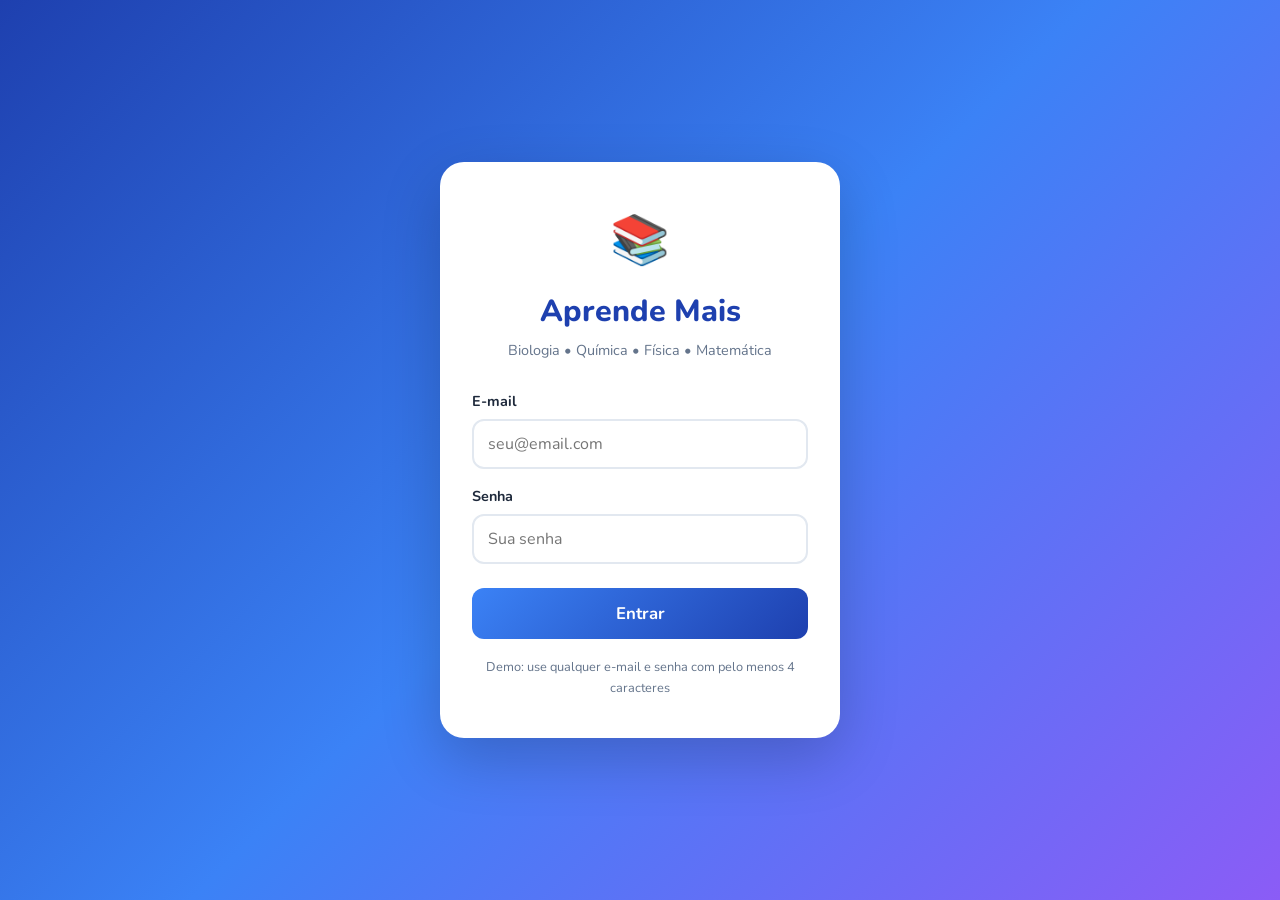
==== biologia.html @ da94ab2c "Site Aprende Mais: login + aulas de Biologia, Química, Física e Matemática (páginas separadas)" ====
<!DOCTYPE html>
<html lang="pt-br">
<head>
    <meta charset="UTF-8">
    <meta name="viewport" content="width=device-width, initial-scale=1.0">
    <title>Biologia — Aprende Mais</title>
    <link rel="preconnect" href="https://fonts.googleapis.com">
    <link rel="preconnect" href="https://fonts.gstatic.com" crossorigin>
    <link href="https://fonts.googleapis.com/css2?family=Nunito:wght@400;600;700;800&display=swap" rel="stylesheet">
    <link rel="stylesheet" href="style.css">
</head>
<body>
    <nav class="navbar">
        <div class="nav-brand">📚 Aprende Mais</div>
        <div class="nav-links">
            <a href="aulas.html">Aulas</a>
            <a href="biologia.html" class="ativo">Biologia</a>
            <a href="#" id="btnSair">Sair</a>
        </div>
    </nav>

    <main class="container">
        <header class="page-header materia-header biologia">
            <a href="aulas.html" class="voltar">← Voltar às matérias</a>
            <h1>🧬 Biologia</h1>
            <p>Aulas e atividades organizadas por tema</p>
        </header>

        <section class="lista-atividades">
            <article class="card-atividade">
                <div class="num">1</div>
                <div class="info">
                    <h3>Introdução às células</h3>
                    <p>Estrutura da célula, organelas e diferenças entre procariontes e eucariontes.</p>
                    <span class="tag">Aula teórica</span>
                </div>
            </article>
            <article class="card-atividade">
                <div class="num">2</div>
                <div class="info">
                    <h3>Fotossíntese</h3>
                    <p>Como as plantas produzem energia a partir da luz solar.</p>
                    <span class="tag">Aula + exercícios</span>
                </div>
            </article>
            <article class="card-atividade">
                <div class="num">3</div>
                <div class="info">
                    <h3>Ecologia básica</h3>
                    <p>Cadeias alimentares, ecossistemas e relações ecológicas.</p>
                    <span class="tag">Atividade prática</span>
                </div>
            </article>
            <article class="card-atividade">
                <div class="num">4</div>
                <div class="info">
                    <h3>Genética mendeliana</h3>
                    <p>Leis de Mendel, dominância e cruzamentos.</p>
                    <span class="tag">Exercícios</span>
                </div>
            </article>
            <article class="card-atividade">
                <div class="num">5</div>
                <div class="info">
                    <h3>Sistema digestório humano</h3>
                    <p>Órgãos, enzimas e o caminho do alimento.</p>
                    <span class="tag">Aula teórica</span>
                </div>
            </article>
        </section>
    </main>

    <footer class="footer">
        <p>📚 Aprende Mais &mdash; Biologia</p>
    </footer>
    <script src="script.js"></script>
</body>
</html>
---- style.css ----
* {
    margin: 0;
    padding: 0;
    box-sizing: border-box;
}

:root {
    --azul: #3b82f6;
    --azul-escuro: #1e40af;
    --verde: #10b981;
    --roxo: #8b5cf6;
    --laranja: #f59e0b;
    --vermelho: #ef4444;
    --fundo: #f1f5f9;
    --texto: #1e293b;
    --texto-claro: #64748b;
    --branco: #ffffff;
    --sombra: 0 4px 20px rgba(0,0,0,0.08);
    --raio: 16px;
}

body {
    font-family: 'Nunito', sans-serif;
    background: var(--fundo);
    color: var(--texto);
    min-height: 100vh;
    line-height: 1.6;
}

/* ===== LOGIN ===== */
.pagina-login {
    background: linear-gradient(135deg, #1e40af 0%, #3b82f6 50%, #8b5cf6 100%);
    display: flex;
    align-items: center;
    justify-content: center;
    min-height: 100vh;
    padding: 20px;
}

.login-wrapper {
    width: 100%;
    max-width: 400px;
}

.login-card {
    background: var(--branco);
    border-radius: 24px;
    padding: 40px 32px;
    box-shadow: 0 20px 60px rgba(0,0,0,0.2);
}

.logo {
    text-align: center;
    margin-bottom: 28px;
}

.logo-icon {
    font-size: 3rem;
    display: block;
    margin-bottom: 8px;
}

.logo h1 {
    font-size: 1.9rem;
    color: var(--azul-escuro);
    font-weight: 800;
}

.tagline {
    color: var(--texto-claro);
    font-size: 0.9rem;
    margin-top: 4px;
}

.campo {
    margin-bottom: 16px;
}

.campo label {
    display: block;
    font-weight: 700;
    font-size: 0.9rem;
    margin-bottom: 6px;
}

.campo input {
    width: 100%;
    padding: 12px 14px;
    border: 2px solid #e2e8f0;
    border-radius: 12px;
    font-family: 'Nunito', sans-serif;
    font-size: 1rem;
    transition: border-color 0.2s;
}

.campo input:focus {
    outline: none;
    border-color: var(--azul);
}

.erro {
    color: var(--vermelho);
    font-size: 0.9rem;
    margin-bottom: 12px;
    font-weight: 600;
}

.btn-primario {
    width: 100%;
    background: linear-gradient(135deg, var(--azul), var(--azul-escuro));
    color: white;
    border: none;
    padding: 14px;
    border-radius: 12px;
    font-family: 'Nunito', sans-serif;
    font-weight: 700;
    font-size: 1.05rem;
    cursor: pointer;
    margin-top: 8px;
    transition: transform 0.2s, box-shadow 0.2s;
}

.btn-primario:hover {
    transform: translateY(-2px);
    box-shadow: 0 8px 20px rgba(59, 130, 246, 0.4);
}

.dica-login {
    text-align: center;
    font-size: 0.8rem;
    color: var(--texto-claro);
    margin-top: 18px;
}

/* ===== NAVBAR ===== */
.navbar {
    background: var(--branco);
    padding: 14px 28px;
    display: flex;
    justify-content: space-between;
    align-items: center;
    box-shadow: var(--sombra);
    position: sticky;
    top: 0;
    z-index: 50;
}

.nav-brand {
    font-weight: 800;
    font-size: 1.2rem;
    color: var(--azul-escuro);
}

.nav-links {
    display: flex;
    gap: 8px;
    align-items: center;
}

.nav-links a {
    text-decoration: none;
    color: var(--texto-claro);
    font-weight: 600;
    padding: 8px 14px;
    border-radius: 10px;
    transition: all 0.2s;
}

.nav-links a:hover,
.nav-links a.ativo {
    background: #eff6ff;
    color: var(--azul-escuro);
}

/* ===== LAYOUT ===== */
.container {
    max-width: 960px;
    margin: 0 auto;
    padding: 32px 20px 60px;
}

.page-header {
    margin-bottom: 32px;
}

.page-header h1 {
    font-size: 1.9rem;
    color: var(--azul-escuro);
    margin-bottom: 6px;
}

.page-header p {
    color: var(--texto-claro);
}

.voltar {
    display: inline-block;
    color: var(--azul);
    text-decoration: none;
    font-weight: 600;
    margin-bottom: 12px;
    font-size: 0.95rem;
}

.voltar:hover {
    text-decoration: underline;
}

/* ===== CARDS DE MATÉRIAS ===== */
.grade-materias {
    display: grid;
    grid-template-columns: repeat(auto-fit, minmax(200px, 1fr));
    gap: 20px;
}

.card-materia {
    background: var(--branco);
    border-radius: var(--raio);
    padding: 28px 22px;
    text-decoration: none;
    color: inherit;
    box-shadow: var(--sombra);
    transition: transform 0.25s, box-shadow 0.25s;
    border-top: 5px solid transparent;
    display: flex;
    flex-direction: column;
    align-items: flex-start;
}

.card-materia:hover {
    transform: translateY(-6px);
    box-shadow: 0 12px 32px rgba(0,0,0,0.12);
}

.card-materia .icone {
    font-size: 2.5rem;
    margin-bottom: 12px;
}

.card-materia h2 {
    font-size: 1.25rem;
    margin-bottom: 6px;
}

.card-materia p {
    font-size: 0.9rem;
    color: var(--texto-claro);
    margin-bottom: 16px;
    flex: 1;
}

.card-materia .badge {
    font-size: 0.85rem;
    font-weight: 700;
    padding: 6px 12px;
    border-radius: 20px;
    background: #eff6ff;
    color: var(--azul-escuro);
}

.card-materia.biologia { border-top-color: var(--verde); }
.card-materia.quimica { border-top-color: var(--roxo); }
.card-materia.fisica { border-top-color: var(--laranja); }
.card-materia.matematica { border-top-color: var(--azul); }

.card-materia.biologia .badge { background: #ecfdf5; color: #047857; }
.card-materia.quimica .badge { background: #f5f3ff; color: #6d28d9; }
.card-materia.fisica .badge { background: #fffbeb; color: #b45309; }
.card-materia.matematica .badge { background: #eff6ff; color: var(--azul-escuro); }

/* ===== ATES / ATIVIDADES ===== */
.lista-atividades {
    display: flex;
    flex-direction: column;
    gap: 14px;
}

.card-atividade {
    background: var(--branco);
    border-radius: var(--raio);
    padding: 20px 22px;
    box-shadow: var(--sombra);
    display: flex;
    gap: 18px;
    align-items: flex-start;
    transition: transform 0.2s;
}

.card-atividade:hover {
    transform: translateX(4px);
}

.card-atividade .num {
    width: 40px;
    height: 40px;
    min-width: 40px;
    background: linear-gradient(135deg, var(--azul), var(--azul-escuro));
    color: white;
    border-radius: 12px;
    display: flex;
    align-items: center;
    justify-content: center;
    font-weight: 800;
    font-size: 1.1rem;
}

.card-atividade .info h3 {
    font-size: 1.1rem;
    margin-bottom: 4px;
}

.card-atividade .info p {
    font-size: 0.92rem;
    color: var(--texto-claro);
    margin-bottom: 8px;
}

.card-atividade .tag {
    display: inline-block;
    font-size: 0.78rem;
    font-weight: 700;
    padding: 4px 10px;
    border-radius: 20px;
    background: #f1f5f9;
    color: var(--texto-claro);
}

.materia-header.biologia .num,
body:has(.materia-header.biologia) .card-atividade .num {
    background: linear-gradient(135deg, #10b981, #047857);
}

.materia-header.quimica ~ .lista-atividades .num,
body:has(.materia-header.quimica) .card-atividade .num {
    background: linear-gradient(135deg, #8b5cf6, #6d28d9);
}

.materia-header.fisica ~ .lista-atividades .num,
body:has(.materia-header.fisica) .card-atividade .num {
    background: linear-gradient(135deg, #f59e0b, #b45309);
}

.materia-header.matematica ~ .lista-atividades .num,
body:has(.materia-header.matematica) .card-atividade .num {
    background: linear-gradient(135deg, #3b82f6, #1e40af);
}

/* Footer */
.footer {
    text-align: center;
    padding: 24px;
    color: var(--texto-claro);
    font-size: 0.9rem;
    border-top: 1px solid #e2e8f0;
    background: var(--branco);
}

@media (max-width: 600px) {
    .navbar {
        flex-direction: column;
        gap: 10px;
        padding: 12px 16px;
    }
    .grade-materias {
        grid-template-columns: 1fr;
    }
    .login-card {
        padding: 28px 22px;
    }
}
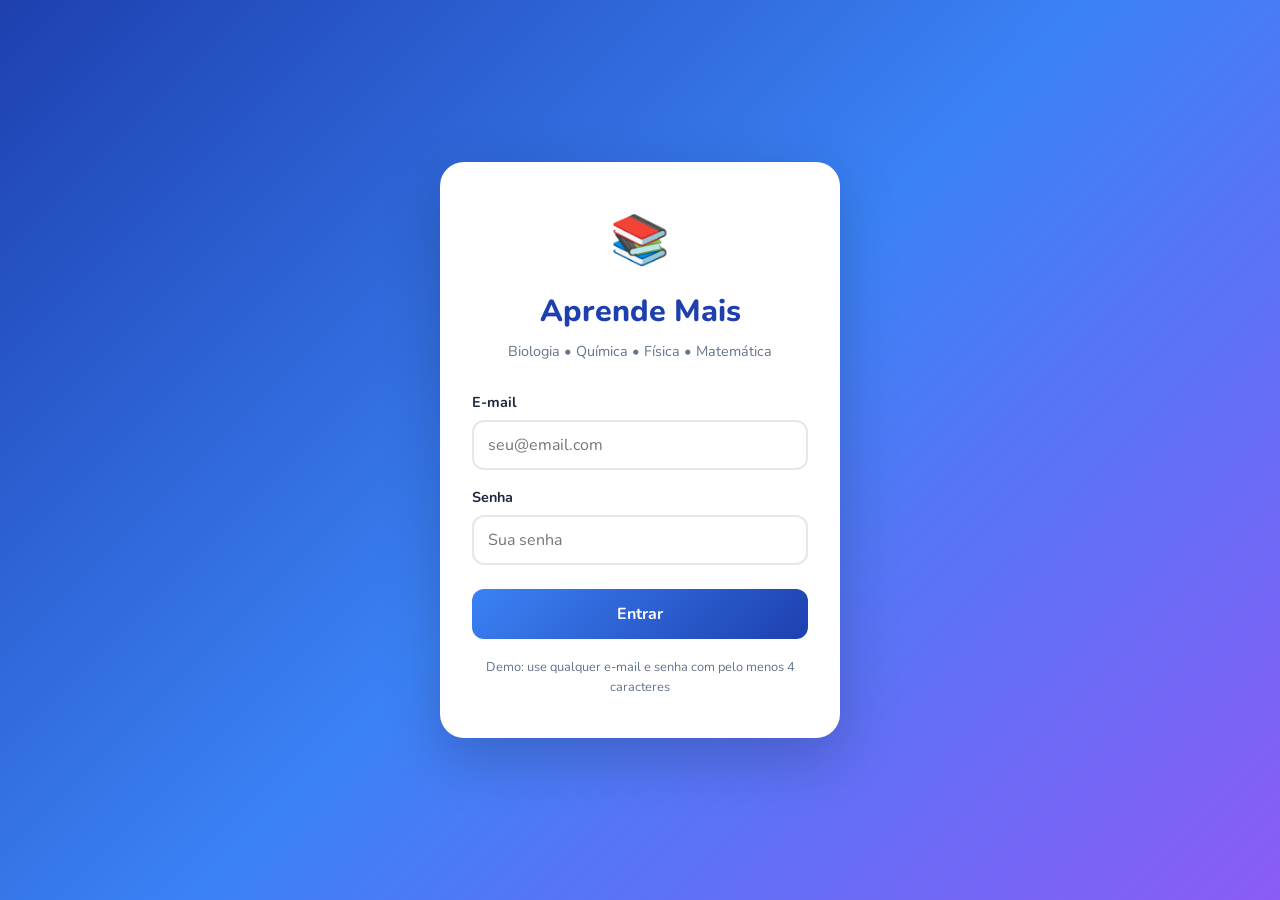
==== commit cdb2a39f: "Aulas com conteúdo + quizzes interativos (estilo Quizizz) em cada matéria" ====
--- a/biologia.html
+++ b/biologia.html
@@ -4,8 +4,6 @@
     <meta charset="UTF-8">
     <meta name="viewport" content="width=device-width, initial-scale=1.0">
     <title>Biologia — Aprende Mais</title>
-    <link rel="preconnect" href="https://fonts.googleapis.com">
-    <link rel="preconnect" href="https://fonts.gstatic.com" crossorigin>
     <link href="https://fonts.googleapis.com/css2?family=Nunito:wght@400;600;700;800&display=swap" rel="stylesheet">
     <link rel="stylesheet" href="style.css">
 </head>
@@ -20,59 +18,101 @@
     </nav>
 
     <main class="container">
-        <header class="page-header materia-header biologia">
+        <header class="page-header">
             <a href="aulas.html" class="voltar">← Voltar às matérias</a>
             <h1>🧬 Biologia</h1>
-            <p>Aulas e atividades organizadas por tema</p>
+            <p>Leia a aula e depois faça o quiz</p>
         </header>
 
-        <section class="lista-atividades">
-            <article class="card-atividade">
-                <div class="num">1</div>
+        <!-- Lista de aulas -->
+        <div class="lista-aulas" id="listaAulas">
+            <article class="card-aula" data-aula="0">
+                <div class="num verde">1</div>
                 <div class="info">
-                    <h3>Introdução às células</h3>
-                    <p>Estrutura da célula, organelas e diferenças entre procariontes e eucariontes.</p>
-                    <span class="tag">Aula teórica</span>
+                    <h3>Células: a unidade da vida</h3>
+                    <p>Estrutura celular e tipos de células</p>
+                    <span class="tag">Aula + Quiz</span>
                 </div>
+                <button class="btn-abrir">Abrir</button>
             </article>
-            <article class="card-atividade">
-                <div class="num">2</div>
+            <article class="card-aula" data-aula="1">
+                <div class="num verde">2</div>
                 <div class="info">
                     <h3>Fotossíntese</h3>
-                    <p>Como as plantas produzem energia a partir da luz solar.</p>
-                    <span class="tag">Aula + exercícios</span>
+                    <p>Como as plantas produzem energia</p>
+                    <span class="tag">Aula + Quiz</span>
                 </div>
+                <button class="btn-abrir">Abrir</button>
             </article>
-            <article class="card-atividade">
-                <div class="num">3</div>
+            <article class="card-aula" data-aula="2">
+                <div class="num verde">3</div>
                 <div class="info">
                     <h3>Ecologia básica</h3>
-                    <p>Cadeias alimentares, ecossistemas e relações ecológicas.</p>
-                    <span class="tag">Atividade prática</span>
+                    <p>Cadeias alimentares e ecossistemas</p>
+                    <span class="tag">Aula + Quiz</span>
                 </div>
+                <button class="btn-abrir">Abrir</button>
             </article>
-            <article class="card-atividade">
-                <div class="num">4</div>
-                <div class="info">
-                    <h3>Genética mendeliana</h3>
-                    <p>Leis de Mendel, dominância e cruzamentos.</p>
-                    <span class="tag">Exercícios</span>
+        </div>
+
+        <!-- Área da aula + quiz (escondida até abrir) -->
+        <div id="areaAula" class="area-aula" style="display:none;">
+            <button class="btn-voltar-lista" id="btnVoltarLista">← Voltar à lista</button>
+            <div class="conteudo-aula" id="conteudoAula"></div>
+            <div class="quiz-box" id="quizBox">
+                <h2>🎮 Quiz</h2>
+                <div id="quizPergunta"></div>
+                <div id="quizOpcoes" class="quiz-opcoes"></div>
+                <div id="quizFeedback" class="quiz-feedback" style="display:none;"></div>
+                <div id="quizRodape" class="quiz-rodape">
+                    <span id="quizProgresso"></span>
+                    <button id="btnProxima" class="btn-primario" style="display:none;">Próxima</button>
+                    <button id="btnVerResultado" class="btn-primario" style="display:none;">Ver resultado</button>
                 </div>
-            </article>
-            <article class="card-atividade">
-                <div class="num">5</div>
-                <div class="info">
-                    <h3>Sistema digestório humano</h3>
-                    <p>Órgãos, enzimas e o caminho do alimento.</p>
-                    <span class="tag">Aula teórica</span>
-                </div>
-            </article>
-        </section>
+                <div id="quizResultado" class="quiz-resultado" style="display:none;"></div>
+            </div>
+        </div>
     </main>
 
-    <footer class="footer">
-        <p>📚 Aprende Mais &mdash; Biologia</p>
-    </footer>
+    <footer class="footer"><p>📚 Aprende Mais &mdash; Biologia</p></footer>
     <script src="script.js"></script>
+    <script>
+        const AULAS = [
+            {
+                titulo: "Células: a unidade da vida",
+                texto: `<p>A <strong>célula</strong> é a menor unidade viva. Todos os seres vivos são formados por uma ou mais células.</p>
+                <p><strong>Procariontes</strong> (bactérias) não têm núcleo organizado. <strong>Eucariontes</strong> (animais, plantas, fungos) têm núcleo e organelas.</p>
+                <p>Organelas importantes: <em>mitocôndria</em> (energia), <em>ribossomo</em> (proteínas), <em>cloroplasto</em> (fotossíntese nas plantas).</p>`,
+                perguntas: [
+                    { q: "Qual é a menor unidade viva?", opcoes: ["Átomo", "Célula", "Tecido", "Órgão"], correta: 1 },
+                    { q: "Células sem núcleo organizado são chamadas de:", opcoes: ["Eucariontes", "Procariontes", "Animais", "Vegetais"], correta: 1 },
+                    { q: "Qual organela produz energia na célula?", opcoes: ["Ribossomo", "Núcleo", "Mitocôndria", "Vacúolo"], correta: 2 }
+                ]
+            },
+            {
+                titulo: "Fotossíntese",
+                texto: `<p>A <strong>fotossíntese</strong> é o processo pelo qual as plantas produzem seu próprio alimento usando luz solar.</p>
+                <p>Fórmula resumida: <strong>gás carbônico + água + luz → glicose + oxigênio</strong>.</p>
+                <p>Ocorre principalmente nos <em>cloroplastos</em>, que contêm clorofila (pigmento verde).</p>`,
+                perguntas: [
+                    { q: "O que as plantas produzem na fotossíntese?", opcoes: ["Só água", "Glicose e oxigênio", "Só CO₂", "Proteínas"], correta: 1 },
+                    { q: "Onde ocorre a fotossíntese?", opcoes: ["Mitocôndria", "Núcleo", "Cloroplasto", "Ribossomo"], correta: 2 },
+                    { q: "Qual pigmento deixa a planta verde?", opcoes: ["Hemoglobina", "Clorofila", "Melanina", "Caroteno"], correta: 1 }
+                ]
+            },
+            {
+                titulo: "Ecologia básica",
+                texto: `<p><strong>Ecologia</strong> estuda as relações entre os seres vivos e o ambiente.</p>
+                <p>Na <strong>cadeia alimentar</strong>: produtores (plantas) → consumidores primários (herbívoros) → consumidores secundários (carnívoros).</p>
+                <p>Decompositores (fungos e bactérias) reciclagem a matéria orgânica.</p>`,
+                perguntas: [
+                    { q: "Quem são os produtores na cadeia alimentar?", opcoes: ["Carnívoros", "Plantas", "Fungos", "Humanos"], correta: 1 },
+                    { q: "Herbívoros são consumidores:", opcoes: ["Primários", "Secundários", "Terciários", "Decompositores"], correta: 0 },
+                    { q: "Quem decompõe a matéria orgânica?", opcoes: ["Só plantas", "Só animais", "Fungos e bactérias", "Só o sol"], correta: 2 }
+                ]
+            }
+        ];
+        iniciarMateria(AULAS, 'verde');
+    </script>
 </body>
 </html>
--- a/style.css
+++ b/style.css
@@ -1,8 +1,4 @@
-* {
-    margin: 0;
-    padding: 0;
-    box-sizing: border-box;
-}
+* { margin: 0; padding: 0; box-sizing: border-box; }
 
 :root {
     --azul: #3b82f6;
@@ -14,7 +10,7 @@
     --fundo: #f1f5f9;
     --texto: #1e293b;
     --texto-claro: #64748b;
-    --branco: #ffffff;
+    --branco: #fff;
     --sombra: 0 4px 20px rgba(0,0,0,0.08);
     --raio: 16px;
 }
@@ -27,7 +23,7 @@
     line-height: 1.6;
 }
 
-/* ===== LOGIN ===== */
+/* Login */
 .pagina-login {
     background: linear-gradient(135deg, #1e40af 0%, #3b82f6 50%, #8b5cf6 100%);
     display: flex;
@@ -36,53 +32,19 @@
     min-height: 100vh;
     padding: 20px;
 }
-
-.login-wrapper {
-    width: 100%;
-    max-width: 400px;
-}
-
+.login-wrapper { width: 100%; max-width: 400px; }
 .login-card {
     background: var(--branco);
     border-radius: 24px;
     padding: 40px 32px;
     box-shadow: 0 20px 60px rgba(0,0,0,0.2);
 }
-
-.logo {
-    text-align: center;
-    margin-bottom: 28px;
-}
-
-.logo-icon {
-    font-size: 3rem;
-    display: block;
-    margin-bottom: 8px;
-}
-
-.logo h1 {
-    font-size: 1.9rem;
-    color: var(--azul-escuro);
-    font-weight: 800;
-}
-
-.tagline {
-    color: var(--texto-claro);
-    font-size: 0.9rem;
-    margin-top: 4px;
-}
-
-.campo {
-    margin-bottom: 16px;
-}
-
-.campo label {
-    display: block;
-    font-weight: 700;
-    font-size: 0.9rem;
-    margin-bottom: 6px;
-}
-
+.logo { text-align: center; margin-bottom: 28px; }
+.logo-icon { font-size: 3rem; display: block; margin-bottom: 8px; }
+.logo h1 { font-size: 1.9rem; color: var(--azul-escuro); font-weight: 800; }
+.tagline { color: var(--texto-claro); font-size: 0.9rem; margin-top: 4px; }
+.campo { margin-bottom: 16px; }
+.campo label { display: block; font-weight: 700; font-size: 0.9rem; margin-bottom: 6px; }
 .campo input {
     width: 100%;
     padding: 12px 14px;
@@ -90,49 +52,37 @@
     border-radius: 12px;
     font-family: 'Nunito', sans-serif;
     font-size: 1rem;
-    transition: border-color 0.2s;
-}
-
-.campo input:focus {
-    outline: none;
-    border-color: var(--azul);
-}
-
-.erro {
-    color: var(--vermelho);
-    font-size: 0.9rem;
-    margin-bottom: 12px;
-    font-weight: 600;
-}
-
+}
+.campo input:focus { outline: none; border-color: var(--azul); }
+.erro { color: var(--vermelho); font-size: 0.9rem; margin-bottom: 12px; font-weight: 600; }
 .btn-primario {
-    width: 100%;
     background: linear-gradient(135deg, var(--azul), var(--azul-escuro));
     color: white;
     border: none;
-    padding: 14px;
-    border-radius: 12px;
-    font-family: 'Nunito', sans-serif;
-    font-weight: 700;
-    font-size: 1.05rem;
-    cursor: pointer;
-    margin-top: 8px;
+    padding: 12px 20px;
+    border-radius: 12px;
+    font-family: 'Nunito', sans-serif;
+    font-weight: 700;
+    font-size: 1rem;
+    cursor: pointer;
     transition: transform 0.2s, box-shadow 0.2s;
 }
-
-.btn-primario:hover {
-    transform: translateY(-2px);
-    box-shadow: 0 8px 20px rgba(59, 130, 246, 0.4);
-}
-
-.dica-login {
-    text-align: center;
-    font-size: 0.8rem;
-    color: var(--texto-claro);
-    margin-top: 18px;
-}
-
-/* ===== NAVBAR ===== */
+.btn-primario:hover { transform: translateY(-2px); box-shadow: 0 8px 20px rgba(59,130,246,0.35); }
+.login-card .btn-primario { width: 100%; padding: 14px; margin-top: 8px; }
+.dica-login { text-align: center; font-size: 0.8rem; color: var(--texto-claro); margin-top: 18px; }
+.btn-secundario {
+    background: white;
+    color: var(--azul-escuro);
+    border: 2px solid #e2e8f0;
+    padding: 10px 18px;
+    border-radius: 12px;
+    font-family: 'Nunito', sans-serif;
+    font-weight: 700;
+    cursor: pointer;
+    margin-left: 8px;
+}
+
+/* Nav */
 .navbar {
     background: var(--branco);
     padding: 14px 28px;
@@ -144,55 +94,21 @@
     top: 0;
     z-index: 50;
 }
-
-.nav-brand {
-    font-weight: 800;
-    font-size: 1.2rem;
-    color: var(--azul-escuro);
-}
-
-.nav-links {
-    display: flex;
-    gap: 8px;
-    align-items: center;
-}
-
+.nav-brand { font-weight: 800; font-size: 1.2rem; color: var(--azul-escuro); }
+.nav-links { display: flex; gap: 8px; align-items: center; }
 .nav-links a {
     text-decoration: none;
     color: var(--texto-claro);
     font-weight: 600;
     padding: 8px 14px;
     border-radius: 10px;
-    transition: all 0.2s;
-}
-
-.nav-links a:hover,
-.nav-links a.ativo {
-    background: #eff6ff;
-    color: var(--azul-escuro);
-}
-
-/* ===== LAYOUT ===== */
-.container {
-    max-width: 960px;
-    margin: 0 auto;
-    padding: 32px 20px 60px;
-}
-
-.page-header {
-    margin-bottom: 32px;
-}
-
-.page-header h1 {
-    font-size: 1.9rem;
-    color: var(--azul-escuro);
-    margin-bottom: 6px;
-}
-
-.page-header p {
-    color: var(--texto-claro);
-}
-
+}
+.nav-links a:hover, .nav-links a.ativo { background: #eff6ff; color: var(--azul-escuro); }
+
+.container { max-width: 800px; margin: 0 auto; padding: 32px 20px 60px; }
+.page-header { margin-bottom: 28px; }
+.page-header h1 { font-size: 1.9rem; color: var(--azul-escuro); margin-bottom: 6px; }
+.page-header p { color: var(--texto-claro); }
 .voltar {
     display: inline-block;
     color: var(--azul);
@@ -202,150 +118,188 @@
     font-size: 0.95rem;
 }
 
-.voltar:hover {
-    text-decoration: underline;
-}
-
-/* ===== CARDS DE MATÉRIAS ===== */
+/* Matérias na home */
 .grade-materias {
     display: grid;
-    grid-template-columns: repeat(auto-fit, minmax(200px, 1fr));
-    gap: 20px;
-}
-
+    grid-template-columns: repeat(auto-fit, minmax(180px, 1fr));
+    gap: 18px;
+}
 .card-materia {
     background: var(--branco);
     border-radius: var(--raio);
-    padding: 28px 22px;
+    padding: 26px 20px;
     text-decoration: none;
     color: inherit;
     box-shadow: var(--sombra);
-    transition: transform 0.25s, box-shadow 0.25s;
     border-top: 5px solid transparent;
-    display: flex;
-    flex-direction: column;
-    align-items: flex-start;
-}
-
-.card-materia:hover {
-    transform: translateY(-6px);
-    box-shadow: 0 12px 32px rgba(0,0,0,0.12);
-}
-
-.card-materia .icone {
-    font-size: 2.5rem;
-    margin-bottom: 12px;
-}
-
-.card-materia h2 {
-    font-size: 1.25rem;
-    margin-bottom: 6px;
-}
-
-.card-materia p {
-    font-size: 0.9rem;
-    color: var(--texto-claro);
-    margin-bottom: 16px;
-    flex: 1;
-}
-
+    transition: transform 0.25s;
+}
+.card-materia:hover { transform: translateY(-5px); }
+.card-materia .icone { font-size: 2.4rem; margin-bottom: 10px; }
+.card-materia h2 { font-size: 1.2rem; margin-bottom: 6px; }
+.card-materia p { font-size: 0.88rem; color: var(--texto-claro); margin-bottom: 12px; }
 .card-materia .badge {
-    font-size: 0.85rem;
-    font-weight: 700;
-    padding: 6px 12px;
+    font-size: 0.82rem;
+    font-weight: 700;
+    padding: 5px 11px;
     border-radius: 20px;
     background: #eff6ff;
     color: var(--azul-escuro);
 }
-
 .card-materia.biologia { border-top-color: var(--verde); }
 .card-materia.quimica { border-top-color: var(--roxo); }
 .card-materia.fisica { border-top-color: var(--laranja); }
 .card-materia.matematica { border-top-color: var(--azul); }
 
-.card-materia.biologia .badge { background: #ecfdf5; color: #047857; }
-.card-materia.quimica .badge { background: #f5f3ff; color: #6d28d9; }
-.card-materia.fisica .badge { background: #fffbeb; color: #b45309; }
-.card-materia.matematica .badge { background: #eff6ff; color: var(--azul-escuro); }
-
-/* ===== ATES / ATIVIDADES ===== */
-.lista-atividades {
-    display: flex;
-    flex-direction: column;
-    gap: 14px;
-}
-
-.card-atividade {
-    background: var(--branco);
-    border-radius: var(--raio);
-    padding: 20px 22px;
-    box-shadow: var(--sombra);
-    display: flex;
-    gap: 18px;
-    align-items: flex-start;
-    transition: transform 0.2s;
-}
-
-.card-atividade:hover {
-    transform: translateX(4px);
-}
-
-.card-atividade .num {
-    width: 40px;
-    height: 40px;
-    min-width: 40px;
-    background: linear-gradient(135deg, var(--azul), var(--azul-escuro));
-    color: white;
+/* Lista de aulas */
+.lista-aulas { display: flex; flex-direction: column; gap: 12px; }
+.card-aula {
+    background: var(--branco);
+    border-radius: var(--raio);
+    padding: 18px 20px;
+    box-shadow: var(--sombra);
+    display: flex;
+    align-items: center;
+    gap: 16px;
+}
+.card-aula .num {
+    width: 42px;
+    height: 42px;
+    min-width: 42px;
     border-radius: 12px;
     display: flex;
     align-items: center;
     justify-content: center;
     font-weight: 800;
+    color: white;
     font-size: 1.1rem;
 }
-
-.card-atividade .info h3 {
-    font-size: 1.1rem;
-    margin-bottom: 4px;
-}
-
-.card-atividade .info p {
-    font-size: 0.92rem;
-    color: var(--texto-claro);
-    margin-bottom: 8px;
-}
-
-.card-atividade .tag {
-    display: inline-block;
-    font-size: 0.78rem;
-    font-weight: 700;
-    padding: 4px 10px;
+.num.verde { background: linear-gradient(135deg, #10b981, #047857); }
+.num.roxo { background: linear-gradient(135deg, #8b5cf6, #6d28d9); }
+.num.laranja { background: linear-gradient(135deg, #f59e0b, #b45309); }
+.num.azul { background: linear-gradient(135deg, #3b82f6, #1e40af); }
+.card-aula .info { flex: 1; }
+.card-aula .info h3 { font-size: 1.05rem; margin-bottom: 2px; }
+.card-aula .info p { font-size: 0.88rem; color: var(--texto-claro); margin-bottom: 6px; }
+.card-aula .tag {
+    font-size: 0.75rem;
+    font-weight: 700;
+    padding: 3px 9px;
     border-radius: 20px;
     background: #f1f5f9;
     color: var(--texto-claro);
 }
-
-.materia-header.biologia .num,
-body:has(.materia-header.biologia) .card-atividade .num {
-    background: linear-gradient(135deg, #10b981, #047857);
-}
-
-.materia-header.quimica ~ .lista-atividades .num,
-body:has(.materia-header.quimica) .card-atividade .num {
-    background: linear-gradient(135deg, #8b5cf6, #6d28d9);
-}
-
-.materia-header.fisica ~ .lista-atividades .num,
-body:has(.materia-header.fisica) .card-atividade .num {
-    background: linear-gradient(135deg, #f59e0b, #b45309);
-}
-
-.materia-header.matematica ~ .lista-atividades .num,
-body:has(.materia-header.matematica) .card-atividade .num {
-    background: linear-gradient(135deg, #3b82f6, #1e40af);
-}
-
-/* Footer */
+.btn-abrir {
+    background: #eff6ff;
+    color: var(--azul-escuro);
+    border: none;
+    padding: 10px 16px;
+    border-radius: 10px;
+    font-weight: 700;
+    font-family: 'Nunito', sans-serif;
+    cursor: pointer;
+}
+.btn-abrir:hover { background: var(--azul); color: white; }
+
+/* Área da aula */
+.area-aula { animation: fade 0.3s ease; }
+@keyframes fade { from { opacity: 0; } to { opacity: 1; } }
+.btn-voltar-lista {
+    background: none;
+    border: none;
+    color: var(--azul);
+    font-weight: 700;
+    font-family: 'Nunito', sans-serif;
+    cursor: pointer;
+    margin-bottom: 16px;
+    font-size: 0.95rem;
+}
+.conteudo-aula {
+    background: var(--branco);
+    border-radius: var(--raio);
+    padding: 28px;
+    box-shadow: var(--sombra);
+    margin-bottom: 24px;
+}
+.conteudo-aula h2 { color: var(--azul-escuro); margin-bottom: 14px; }
+.conteudo-aula p { margin-bottom: 12px; }
+
+/* Quiz */
+.quiz-box {
+    background: var(--branco);
+    border-radius: var(--raio);
+    padding: 28px;
+    box-shadow: var(--sombra);
+    border: 2px solid #e2e8f0;
+}
+.quiz-box h2 { margin-bottom: 18px; color: var(--azul-escuro); }
+.pergunta-texto {
+    font-size: 1.15rem;
+    font-weight: 700;
+    margin-bottom: 16px;
+}
+.quiz-opcoes { display: flex; flex-direction: column; gap: 10px; margin-bottom: 16px; }
+.opcao-quiz {
+    width: 100%;
+    text-align: left;
+    padding: 14px 18px;
+    border: 2px solid #e2e8f0;
+    border-radius: 12px;
+    background: #f8fafc;
+    font-family: 'Nunito', sans-serif;
+    font-size: 1rem;
+    font-weight: 600;
+    cursor: pointer;
+    transition: all 0.2s;
+}
+.opcao-quiz:hover:not(:disabled) {
+    border-color: var(--azul);
+    background: #eff6ff;
+}
+.opcao-quiz.correta {
+    border-color: var(--verde);
+    background: #ecfdf5;
+    color: #047857;
+}
+.opcao-quiz.errada {
+    border-color: var(--vermelho);
+    background: #fef2f2;
+    color: #b91c1c;
+}
+.opcao-quiz:disabled { cursor: default; }
+.quiz-feedback {
+    padding: 12px 16px;
+    border-radius: 10px;
+    font-weight: 700;
+    margin-bottom: 14px;
+}
+.quiz-feedback.ok { background: #ecfdf5; color: #047857; }
+.quiz-feedback.erro { background: #fef2f2; color: #b91c1c; }
+.quiz-rodape {
+    display: flex;
+    justify-content: space-between;
+    align-items: center;
+    flex-wrap: wrap;
+    gap: 10px;
+}
+#quizProgresso { color: var(--texto-claro); font-weight: 600; font-size: 0.9rem; }
+.quiz-resultado {
+    background: var(--branco);
+    border-radius: var(--raio);
+    padding: 32px;
+    box-shadow: var(--sombra);
+    text-align: center;
+}
+.quiz-resultado h2 { margin-bottom: 12px; }
+.quiz-resultado .score {
+    font-size: 1.5rem;
+    font-weight: 800;
+    color: var(--azul-escuro);
+    margin-bottom: 10px;
+}
+.quiz-resultado .btn-primario,
+.quiz-resultado .btn-secundario { margin-top: 16px; }
+
 .footer {
     text-align: center;
     padding: 24px;
@@ -356,15 +310,7 @@
 }
 
 @media (max-width: 600px) {
-    .navbar {
-        flex-direction: column;
-        gap: 10px;
-        padding: 12px 16px;
-    }
-    .grade-materias {
-        grid-template-columns: 1fr;
-    }
-    .login-card {
-        padding: 28px 22px;
-    }
-}+    .navbar { flex-direction: column; gap: 10px; }
+    .card-aula { flex-wrap: wrap; }
+    .btn-abrir { width: 100%; }
+}
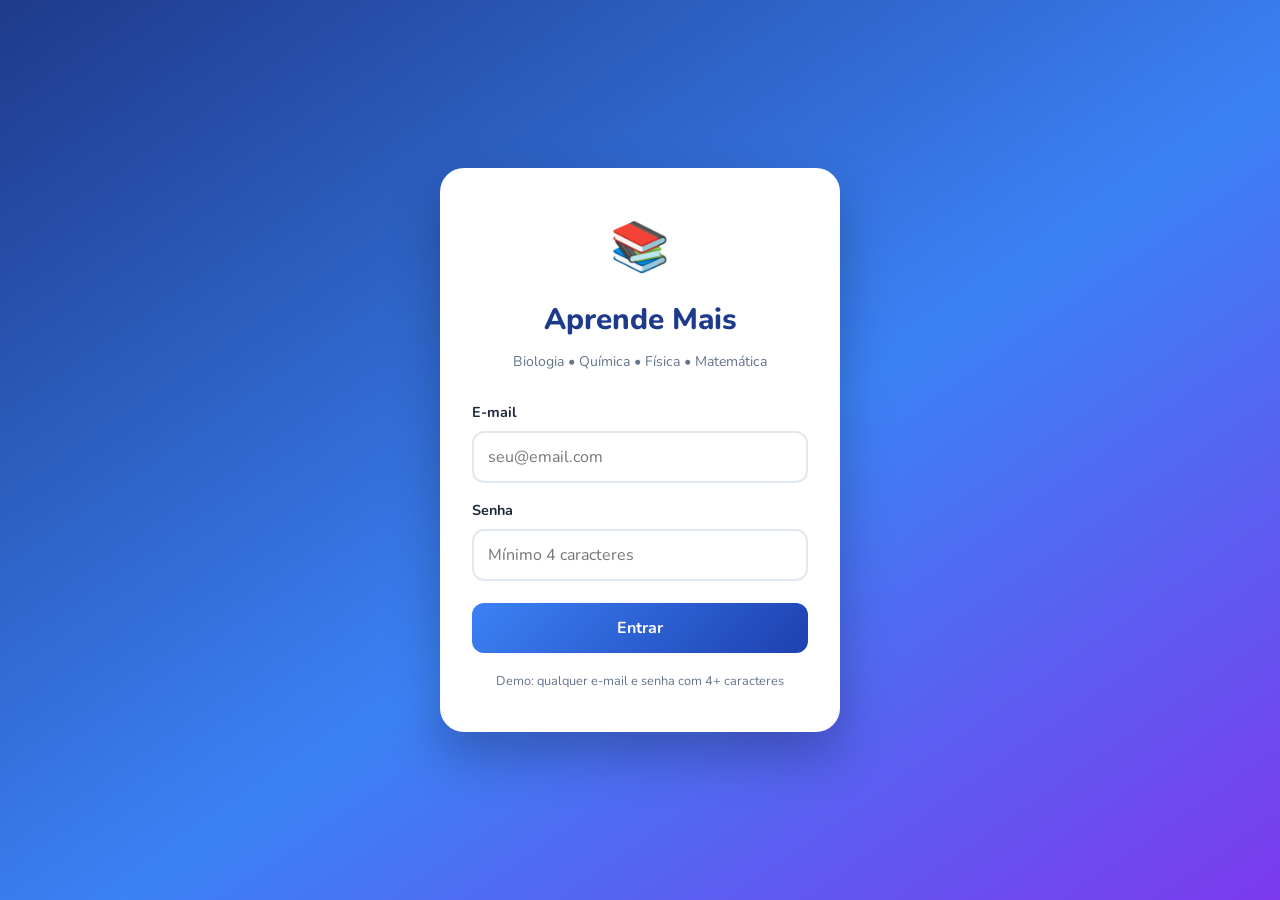
==== commit b320fd48: "Corrige botão Corrigir, mostra respostas certas e melhora layout das aulas" ====
--- a/biologia.html
+++ b/biologia.html
@@ -21,98 +21,116 @@
         <header class="page-header">
             <a href="aulas.html" class="voltar">← Voltar às matérias</a>
             <h1>🧬 Biologia</h1>
-            <p>Leia a aula e depois faça o quiz</p>
+            <p>Leia o texto explicativo e depois responda as atividades</p>
         </header>
 
-        <!-- Lista de aulas -->
-        <div class="lista-aulas" id="listaAulas">
-            <article class="card-aula" data-aula="0">
-                <div class="num verde">1</div>
-                <div class="info">
-                    <h3>Células: a unidade da vida</h3>
-                    <p>Estrutura celular e tipos de células</p>
-                    <span class="tag">Aula + Quiz</span>
+        <!-- AULA 1 -->
+        <section class="bloco-aula">
+            <div class="cabecalho-aula"><h2>1. Células — a unidade da vida</h2></div>
+            <div class="corpo-aula">
+                <div class="texto-aula">
+                    <p>A <strong>célula</strong> é a menor unidade que forma os seres vivos. Tudo que é vivo é feito de uma ou mais células.</p>
+                    <p>Existem dois grandes tipos: as células <strong>procariontes</strong> (como as bactérias), que não têm núcleo organizado, e as <strong>eucariontes</strong> (animais, plantas e fungos), que têm núcleo e várias organelas.</p>
+                    <p>Uma organela muito importante é a <strong>mitocôndria</strong>: ela produz a energia que a célula usa para funcionar.</p>
                 </div>
-                <button class="btn-abrir">Abrir</button>
-            </article>
-            <article class="card-aula" data-aula="1">
-                <div class="num verde">2</div>
-                <div class="info">
-                    <h3>Fotossíntese</h3>
-                    <p>Como as plantas produzem energia</p>
-                    <span class="tag">Aula + Quiz</span>
+                <p class="titulo-atividades">✏️ Atividades</p>
+                <form class="form-exercicio" data-respostas="1,0,2">
+                    <fieldset>
+                        <legend>1) Qual é a menor unidade viva?</legend>
+                        <label><input type="radio" name="b1q1" value="0"> Átomo</label>
+                        <label><input type="radio" name="b1q1" value="1"> Célula</label>
+                        <label><input type="radio" name="b1q1" value="2"> Tecido</label>
+                    </fieldset>
+                    <fieldset>
+                        <legend>2) Células sem núcleo organizado são chamadas de:</legend>
+                        <label><input type="radio" name="b1q2" value="0"> Procariontes</label>
+                        <label><input type="radio" name="b1q2" value="1"> Eucariontes</label>
+                        <label><input type="radio" name="b1q2" value="2"> Animais</label>
+                    </fieldset>
+                    <fieldset>
+                        <legend>3) Qual organela produz energia na célula?</legend>
+                        <label><input type="radio" name="b1q3" value="0"> Ribossomo</label>
+                        <label><input type="radio" name="b1q3" value="1"> Núcleo</label>
+                        <label><input type="radio" name="b1q3" value="2"> Mitocôndria</label>
+                    </fieldset>
+                    <button type="button" class="btn-primario btn-corrigir">Corrigir</button>
+                    <p class="resultado-form"></p>
+                </form>
+            </div>
+        </section>
+
+        <!-- AULA 2 -->
+        <section class="bloco-aula">
+            <div class="cabecalho-aula"><h2>2. Fotossíntese</h2></div>
+            <div class="corpo-aula">
+                <div class="texto-aula">
+                    <p>A <strong>fotossíntese</strong> é o processo em que as plantas produzem seu próprio alimento usando a luz do sol.</p>
+                    <p>Elas pegam gás carbônico (CO₂) e água e, com a luz, transformam isso em <strong>glicose</strong> (açúcar) e <strong>oxigênio</strong>.</p>
+                    <p>Isso acontece nos <strong>cloroplastos</strong>, que têm o pigmento verde chamado <strong>clorofila</strong>.</p>
                 </div>
-                <button class="btn-abrir">Abrir</button>
-            </article>
-            <article class="card-aula" data-aula="2">
-                <div class="num verde">3</div>
-                <div class="info">
-                    <h3>Ecologia básica</h3>
-                    <p>Cadeias alimentares e ecossistemas</p>
-                    <span class="tag">Aula + Quiz</span>
+                <p class="titulo-atividades">✏️ Atividades</p>
+                <form class="form-exercicio" data-respostas="1,2,1">
+                    <fieldset>
+                        <legend>1) O que as plantas produzem na fotossíntese?</legend>
+                        <label><input type="radio" name="b2q1" value="0"> Só água</label>
+                        <label><input type="radio" name="b2q1" value="1"> Glicose e oxigênio</label>
+                        <label><input type="radio" name="b2q1" value="2"> Só gás carbônico</label>
+                    </fieldset>
+                    <fieldset>
+                        <legend>2) Onde ocorre a fotossíntese?</legend>
+                        <label><input type="radio" name="b2q2" value="0"> Mitocôndria</label>
+                        <label><input type="radio" name="b2q2" value="1"> Núcleo</label>
+                        <label><input type="radio" name="b2q2" value="2"> Cloroplasto</label>
+                    </fieldset>
+                    <fieldset>
+                        <legend>3) Qual pigmento deixa a planta verde?</legend>
+                        <label><input type="radio" name="b2q3" value="0"> Hemoglobina</label>
+                        <label><input type="radio" name="b2q3" value="1"> Clorofila</label>
+                        <label><input type="radio" name="b2q3" value="2"> Melanina</label>
+                    </fieldset>
+                    <button type="button" class="btn-primario btn-corrigir">Corrigir</button>
+                    <p class="resultado-form"></p>
+                </form>
+            </div>
+        </section>
+
+        <!-- AULA 3 -->
+        <section class="bloco-aula">
+            <div class="cabecalho-aula"><h2>3. Ecologia básica</h2></div>
+            <div class="corpo-aula">
+                <div class="texto-aula">
+                    <p>A <strong>ecologia</strong> estuda as relações entre os seres vivos e o ambiente.</p>
+                    <p>Na <strong>cadeia alimentar</strong>, os <strong>produtores</strong> são as plantas. Em seguida vêm os <strong>herbívoros</strong> (consumidores primários) e depois os <strong>carnívoros</strong>.</p>
+                    <p>Os <strong>decompositores</strong> (fungos e bactérias) decompõem restos de seres vivos e devolvem nutrientes ao solo.</p>
                 </div>
-                <button class="btn-abrir">Abrir</button>
-            </article>
-        </div>
-
-        <!-- Área da aula + quiz (escondida até abrir) -->
-        <div id="areaAula" class="area-aula" style="display:none;">
-            <button class="btn-voltar-lista" id="btnVoltarLista">← Voltar à lista</button>
-            <div class="conteudo-aula" id="conteudoAula"></div>
-            <div class="quiz-box" id="quizBox">
-                <h2>🎮 Quiz</h2>
-                <div id="quizPergunta"></div>
-                <div id="quizOpcoes" class="quiz-opcoes"></div>
-                <div id="quizFeedback" class="quiz-feedback" style="display:none;"></div>
-                <div id="quizRodape" class="quiz-rodape">
-                    <span id="quizProgresso"></span>
-                    <button id="btnProxima" class="btn-primario" style="display:none;">Próxima</button>
-                    <button id="btnVerResultado" class="btn-primario" style="display:none;">Ver resultado</button>
-                </div>
-                <div id="quizResultado" class="quiz-resultado" style="display:none;"></div>
+                <p class="titulo-atividades">✏️ Atividades</p>
+                <form class="form-exercicio" data-respostas="1,0,2">
+                    <fieldset>
+                        <legend>1) Quem são os produtores na cadeia alimentar?</legend>
+                        <label><input type="radio" name="b3q1" value="0"> Carnívoros</label>
+                        <label><input type="radio" name="b3q1" value="1"> Plantas</label>
+                        <label><input type="radio" name="b3q1" value="2"> Fungos</label>
+                    </fieldset>
+                    <fieldset>
+                        <legend>2) Herbívoros são consumidores:</legend>
+                        <label><input type="radio" name="b3q2" value="0"> Primários</label>
+                        <label><input type="radio" name="b3q2" value="1"> Secundários</label>
+                        <label><input type="radio" name="b3q2" value="2"> Decompositores</label>
+                    </fieldset>
+                    <fieldset>
+                        <legend>3) Quem decompõe a matéria orgânica?</legend>
+                        <label><input type="radio" name="b3q3" value="0"> Só plantas</label>
+                        <label><input type="radio" name="b3q3" value="1"> Só animais</label>
+                        <label><input type="radio" name="b3q3" value="2"> Fungos e bactérias</label>
+                    </fieldset>
+                    <button type="button" class="btn-primario btn-corrigir">Corrigir</button>
+                    <p class="resultado-form"></p>
+                </form>
             </div>
-        </div>
+        </section>
     </main>
 
-    <footer class="footer"><p>📚 Aprende Mais &mdash; Biologia</p></footer>
+    <footer class="footer"><p>📚 Aprende Mais — Biologia</p></footer>
     <script src="script.js"></script>
-    <script>
-        const AULAS = [
-            {
-                titulo: "Células: a unidade da vida",
-                texto: `<p>A <strong>célula</strong> é a menor unidade viva. Todos os seres vivos são formados por uma ou mais células.</p>
-                <p><strong>Procariontes</strong> (bactérias) não têm núcleo organizado. <strong>Eucariontes</strong> (animais, plantas, fungos) têm núcleo e organelas.</p>
-                <p>Organelas importantes: <em>mitocôndria</em> (energia), <em>ribossomo</em> (proteínas), <em>cloroplasto</em> (fotossíntese nas plantas).</p>`,
-                perguntas: [
-                    { q: "Qual é a menor unidade viva?", opcoes: ["Átomo", "Célula", "Tecido", "Órgão"], correta: 1 },
-                    { q: "Células sem núcleo organizado são chamadas de:", opcoes: ["Eucariontes", "Procariontes", "Animais", "Vegetais"], correta: 1 },
-                    { q: "Qual organela produz energia na célula?", opcoes: ["Ribossomo", "Núcleo", "Mitocôndria", "Vacúolo"], correta: 2 }
-                ]
-            },
-            {
-                titulo: "Fotossíntese",
-                texto: `<p>A <strong>fotossíntese</strong> é o processo pelo qual as plantas produzem seu próprio alimento usando luz solar.</p>
-                <p>Fórmula resumida: <strong>gás carbônico + água + luz → glicose + oxigênio</strong>.</p>
-                <p>Ocorre principalmente nos <em>cloroplastos</em>, que contêm clorofila (pigmento verde).</p>`,
-                perguntas: [
-                    { q: "O que as plantas produzem na fotossíntese?", opcoes: ["Só água", "Glicose e oxigênio", "Só CO₂", "Proteínas"], correta: 1 },
-                    { q: "Onde ocorre a fotossíntese?", opcoes: ["Mitocôndria", "Núcleo", "Cloroplasto", "Ribossomo"], correta: 2 },
-                    { q: "Qual pigmento deixa a planta verde?", opcoes: ["Hemoglobina", "Clorofila", "Melanina", "Caroteno"], correta: 1 }
-                ]
-            },
-            {
-                titulo: "Ecologia básica",
-                texto: `<p><strong>Ecologia</strong> estuda as relações entre os seres vivos e o ambiente.</p>
-                <p>Na <strong>cadeia alimentar</strong>: produtores (plantas) → consumidores primários (herbívoros) → consumidores secundários (carnívoros).</p>
-                <p>Decompositores (fungos e bactérias) reciclagem a matéria orgânica.</p>`,
-                perguntas: [
-                    { q: "Quem são os produtores na cadeia alimentar?", opcoes: ["Carnívoros", "Plantas", "Fungos", "Humanos"], correta: 1 },
-                    { q: "Herbívoros são consumidores:", opcoes: ["Primários", "Secundários", "Terciários", "Decompositores"], correta: 0 },
-                    { q: "Quem decompõe a matéria orgânica?", opcoes: ["Só plantas", "Só animais", "Fungos e bactérias", "Só o sol"], correta: 2 }
-                ]
-            }
-        ];
-        iniciarMateria(AULAS, 'verde');
-    </script>
 </body>
 </html>
--- a/style.css
+++ b/style.css
@@ -2,17 +2,17 @@
 
 :root {
     --azul: #3b82f6;
-    --azul-escuro: #1e40af;
-    --verde: #10b981;
-    --roxo: #8b5cf6;
-    --laranja: #f59e0b;
-    --vermelho: #ef4444;
-    --fundo: #f1f5f9;
+    --azul-escuro: #1e3a8a;
+    --verde: #059669;
+    --roxo: #7c3aed;
+    --laranja: #d97706;
+    --vermelho: #dc2626;
+    --fundo: #f0f4f8;
     --texto: #1e293b;
     --texto-claro: #64748b;
-    --branco: #fff;
-    --sombra: 0 4px 20px rgba(0,0,0,0.08);
-    --raio: 16px;
+    --branco: #ffffff;
+    --sombra: 0 4px 24px rgba(15, 23, 42, 0.08);
+    --raio: 18px;
 }
 
 body {
@@ -20,69 +20,58 @@
     background: var(--fundo);
     color: var(--texto);
     min-height: 100vh;
-    line-height: 1.6;
-}
-
-/* Login */
+    line-height: 1.65;
+}
+
+/* ===== LOGIN ===== */
 .pagina-login {
-    background: linear-gradient(135deg, #1e40af 0%, #3b82f6 50%, #8b5cf6 100%);
+    background: linear-gradient(145deg, #1e3a8a 0%, #3b82f6 55%, #7c3aed 100%);
     display: flex;
     align-items: center;
     justify-content: center;
     min-height: 100vh;
-    padding: 20px;
+    padding: 24px;
 }
 .login-wrapper { width: 100%; max-width: 400px; }
 .login-card {
     background: var(--branco);
     border-radius: 24px;
     padding: 40px 32px;
-    box-shadow: 0 20px 60px rgba(0,0,0,0.2);
+    box-shadow: 0 25px 50px rgba(0,0,0,0.25);
 }
 .logo { text-align: center; margin-bottom: 28px; }
 .logo-icon { font-size: 3rem; display: block; margin-bottom: 8px; }
-.logo h1 { font-size: 1.9rem; color: var(--azul-escuro); font-weight: 800; }
-.tagline { color: var(--texto-claro); font-size: 0.9rem; margin-top: 4px; }
+.logo h1 { font-size: 1.85rem; color: var(--azul-escuro); font-weight: 800; }
+.tagline { color: var(--texto-claro); font-size: 0.88rem; margin-top: 6px; }
 .campo { margin-bottom: 16px; }
 .campo label { display: block; font-weight: 700; font-size: 0.9rem; margin-bottom: 6px; }
 .campo input {
     width: 100%;
-    padding: 12px 14px;
+    padding: 13px 14px;
     border: 2px solid #e2e8f0;
     border-radius: 12px;
     font-family: 'Nunito', sans-serif;
     font-size: 1rem;
 }
-.campo input:focus { outline: none; border-color: var(--azul); }
+.campo input:focus { outline: none; border-color: var(--azul); box-shadow: 0 0 0 3px rgba(59,130,246,0.2); }
 .erro { color: var(--vermelho); font-size: 0.9rem; margin-bottom: 12px; font-weight: 600; }
 .btn-primario {
-    background: linear-gradient(135deg, var(--azul), var(--azul-escuro));
+    background: linear-gradient(135deg, #3b82f6, #1e40af);
     color: white;
     border: none;
-    padding: 12px 20px;
+    padding: 13px 22px;
     border-radius: 12px;
     font-family: 'Nunito', sans-serif;
     font-weight: 700;
     font-size: 1rem;
     cursor: pointer;
-    transition: transform 0.2s, box-shadow 0.2s;
-}
-.btn-primario:hover { transform: translateY(-2px); box-shadow: 0 8px 20px rgba(59,130,246,0.35); }
-.login-card .btn-primario { width: 100%; padding: 14px; margin-top: 8px; }
+    transition: transform 0.15s, box-shadow 0.15s;
+}
+.btn-primario:hover { transform: translateY(-1px); box-shadow: 0 6px 16px rgba(59,130,246,0.4); }
+.login-card .btn-primario { width: 100%; padding: 14px; margin-top: 6px; }
 .dica-login { text-align: center; font-size: 0.8rem; color: var(--texto-claro); margin-top: 18px; }
-.btn-secundario {
-    background: white;
-    color: var(--azul-escuro);
-    border: 2px solid #e2e8f0;
-    padding: 10px 18px;
-    border-radius: 12px;
-    font-family: 'Nunito', sans-serif;
-    font-weight: 700;
-    cursor: pointer;
-    margin-left: 8px;
-}
-
-/* Nav */
+
+/* ===== NAV ===== */
 .navbar {
     background: var(--branco);
     padding: 14px 28px;
@@ -95,33 +84,35 @@
     z-index: 50;
 }
 .nav-brand { font-weight: 800; font-size: 1.2rem; color: var(--azul-escuro); }
-.nav-links { display: flex; gap: 8px; align-items: center; }
+.nav-links { display: flex; gap: 6px; align-items: center; flex-wrap: wrap; }
 .nav-links a {
     text-decoration: none;
     color: var(--texto-claro);
     font-weight: 600;
     padding: 8px 14px;
     border-radius: 10px;
+    font-size: 0.95rem;
 }
 .nav-links a:hover, .nav-links a.ativo { background: #eff6ff; color: var(--azul-escuro); }
 
-.container { max-width: 800px; margin: 0 auto; padding: 32px 20px 60px; }
-.page-header { margin-bottom: 28px; }
-.page-header h1 { font-size: 1.9rem; color: var(--azul-escuro); margin-bottom: 6px; }
-.page-header p { color: var(--texto-claro); }
+.container { max-width: 740px; margin: 0 auto; padding: 36px 20px 70px; }
+.page-header { margin-bottom: 32px; }
+.page-header h1 { font-size: 1.95rem; color: var(--azul-escuro); margin-bottom: 6px; }
+.page-header p { color: var(--texto-claro); font-size: 1.05rem; }
 .voltar {
     display: inline-block;
     color: var(--azul);
     text-decoration: none;
-    font-weight: 600;
-    margin-bottom: 12px;
+    font-weight: 700;
+    margin-bottom: 14px;
     font-size: 0.95rem;
 }
-
-/* Matérias na home */
+.voltar:hover { text-decoration: underline; }
+
+/* ===== CARDS MATÉRIAS ===== */
 .grade-materias {
     display: grid;
-    grid-template-columns: repeat(auto-fit, minmax(180px, 1fr));
+    grid-template-columns: repeat(auto-fit, minmax(170px, 1fr));
     gap: 18px;
 }
 .card-materia {
@@ -132,16 +123,16 @@
     color: inherit;
     box-shadow: var(--sombra);
     border-top: 5px solid transparent;
-    transition: transform 0.25s;
+    transition: transform 0.2s;
 }
 .card-materia:hover { transform: translateY(-5px); }
-.card-materia .icone { font-size: 2.4rem; margin-bottom: 10px; }
+.card-materia .icone { font-size: 2.5rem; margin-bottom: 12px; }
 .card-materia h2 { font-size: 1.2rem; margin-bottom: 6px; }
-.card-materia p { font-size: 0.88rem; color: var(--texto-claro); margin-bottom: 12px; }
+.card-materia p { font-size: 0.88rem; color: var(--texto-claro); margin-bottom: 14px; }
 .card-materia .badge {
-    font-size: 0.82rem;
+    font-size: 0.8rem;
     font-weight: 700;
-    padding: 5px 11px;
+    padding: 5px 12px;
     border-radius: 20px;
     background: #eff6ff;
     color: var(--azul-escuro);
@@ -151,154 +142,124 @@
 .card-materia.fisica { border-top-color: var(--laranja); }
 .card-materia.matematica { border-top-color: var(--azul); }
 
-/* Lista de aulas */
-.lista-aulas { display: flex; flex-direction: column; gap: 12px; }
-.card-aula {
+/* ===== BLOCO AULA ===== */
+.bloco-aula {
     background: var(--branco);
     border-radius: var(--raio);
+    padding: 0;
+    box-shadow: var(--sombra);
+    margin-bottom: 28px;
+    overflow: hidden;
+}
+.bloco-aula .cabecalho-aula {
+    background: linear-gradient(135deg, #eff6ff, #f5f3ff);
+    padding: 20px 28px;
+    border-bottom: 1px solid #e2e8f0;
+}
+.bloco-aula .cabecalho-aula h2 {
+    color: var(--azul-escuro);
+    font-size: 1.3rem;
+    margin: 0;
+}
+.bloco-aula .corpo-aula {
+    padding: 24px 28px 28px;
+}
+
+.texto-aula {
+    background: #f8fafc;
+    border-left: 5px solid var(--azul);
     padding: 18px 20px;
-    box-shadow: var(--sombra);
+    border-radius: 0 12px 12px 0;
+    margin-bottom: 28px;
+}
+.texto-aula p {
+    margin: 0 0 10px;
+    font-size: 1.02rem;
+}
+.texto-aula p:last-child { margin-bottom: 0; }
+.texto-aula strong { color: var(--azul-escuro); }
+
+.titulo-atividades {
+    font-size: 1.05rem;
+    font-weight: 800;
+    color: var(--texto);
+    margin-bottom: 16px;
+    padding-bottom: 8px;
+    border-bottom: 2px solid #e2e8f0;
+}
+
+/* ===== FORMULÁRIO ===== */
+.form-exercicio fieldset {
+    border: none;
+    margin-bottom: 22px;
+    padding: 0;
+}
+.form-exercicio legend {
+    font-weight: 800;
+    font-size: 1rem;
+    margin-bottom: 12px;
+    display: block;
+    width: 100%;
+    color: var(--texto);
+}
+.form-exercicio label {
     display: flex;
     align-items: center;
-    gap: 16px;
-}
-.card-aula .num {
-    width: 42px;
-    height: 42px;
-    min-width: 42px;
-    border-radius: 12px;
-    display: flex;
-    align-items: center;
-    justify-content: center;
+    padding: 12px 16px;
+    margin-bottom: 8px;
+    background: #f8fafc;
+    border: 2px solid #e2e8f0;
+    border-radius: 12px;
+    cursor: pointer;
+    font-weight: 600;
+    transition: border-color 0.15s, background 0.15s;
+}
+.form-exercicio label:hover {
+    border-color: #93c5fd;
+    background: #eff6ff;
+}
+.form-exercicio input[type="radio"] {
+    margin-right: 12px;
+    width: 18px;
+    height: 18px;
+    accent-color: var(--azul);
+    flex-shrink: 0;
+}
+
+/* Após corrigir */
+.form-exercicio label.revelada {
+    border-color: var(--verde) !important;
+    background: #ecfdf5 !important;
+    color: #047857;
+}
+.form-exercicio label.certa {
+    border-color: var(--verde) !important;
+    background: #d1fae5 !important;
+    color: #047857;
     font-weight: 800;
-    color: white;
-    font-size: 1.1rem;
-}
-.num.verde { background: linear-gradient(135deg, #10b981, #047857); }
-.num.roxo { background: linear-gradient(135deg, #8b5cf6, #6d28d9); }
-.num.laranja { background: linear-gradient(135deg, #f59e0b, #b45309); }
-.num.azul { background: linear-gradient(135deg, #3b82f6, #1e40af); }
-.card-aula .info { flex: 1; }
-.card-aula .info h3 { font-size: 1.05rem; margin-bottom: 2px; }
-.card-aula .info p { font-size: 0.88rem; color: var(--texto-claro); margin-bottom: 6px; }
-.card-aula .tag {
-    font-size: 0.75rem;
-    font-weight: 700;
-    padding: 3px 9px;
-    border-radius: 20px;
-    background: #f1f5f9;
-    color: var(--texto-claro);
-}
-.btn-abrir {
-    background: #eff6ff;
-    color: var(--azul-escuro);
-    border: none;
-    padding: 10px 16px;
-    border-radius: 10px;
-    font-weight: 700;
-    font-family: 'Nunito', sans-serif;
-    cursor: pointer;
-}
-.btn-abrir:hover { background: var(--azul); color: white; }
-
-/* Área da aula */
-.area-aula { animation: fade 0.3s ease; }
-@keyframes fade { from { opacity: 0; } to { opacity: 1; } }
-.btn-voltar-lista {
-    background: none;
-    border: none;
-    color: var(--azul);
-    font-weight: 700;
-    font-family: 'Nunito', sans-serif;
-    cursor: pointer;
-    margin-bottom: 16px;
-    font-size: 0.95rem;
-}
-.conteudo-aula {
-    background: var(--branco);
-    border-radius: var(--raio);
-    padding: 28px;
-    box-shadow: var(--sombra);
-    margin-bottom: 24px;
-}
-.conteudo-aula h2 { color: var(--azul-escuro); margin-bottom: 14px; }
-.conteudo-aula p { margin-bottom: 12px; }
-
-/* Quiz */
-.quiz-box {
-    background: var(--branco);
-    border-radius: var(--raio);
-    padding: 28px;
-    box-shadow: var(--sombra);
-    border: 2px solid #e2e8f0;
-}
-.quiz-box h2 { margin-bottom: 18px; color: var(--azul-escuro); }
-.pergunta-texto {
-    font-size: 1.15rem;
-    font-weight: 700;
-    margin-bottom: 16px;
-}
-.quiz-opcoes { display: flex; flex-direction: column; gap: 10px; margin-bottom: 16px; }
-.opcao-quiz {
-    width: 100%;
-    text-align: left;
-    padding: 14px 18px;
-    border: 2px solid #e2e8f0;
-    border-radius: 12px;
-    background: #f8fafc;
-    font-family: 'Nunito', sans-serif;
-    font-size: 1rem;
+}
+.form-exercicio label.errada {
+    border-color: var(--vermelho) !important;
+    background: #fef2f2 !important;
+    color: #b91c1c;
+}
+
+.form-exercicio .btn-corrigir {
+    margin-top: 4px;
+    min-width: 140px;
+}
+
+.resultado-form {
+    margin-top: 18px;
     font-weight: 600;
-    cursor: pointer;
-    transition: all 0.2s;
-}
-.opcao-quiz:hover:not(:disabled) {
-    border-color: var(--azul);
-    background: #eff6ff;
-}
-.opcao-quiz.correta {
-    border-color: var(--verde);
-    background: #ecfdf5;
-    color: #047857;
-}
-.opcao-quiz.errada {
-    border-color: var(--vermelho);
-    background: #fef2f2;
-    color: #b91c1c;
-}
-.opcao-quiz:disabled { cursor: default; }
-.quiz-feedback {
-    padding: 12px 16px;
-    border-radius: 10px;
-    font-weight: 700;
-    margin-bottom: 14px;
-}
-.quiz-feedback.ok { background: #ecfdf5; color: #047857; }
-.quiz-feedback.erro { background: #fef2f2; color: #b91c1c; }
-.quiz-rodape {
-    display: flex;
-    justify-content: space-between;
-    align-items: center;
-    flex-wrap: wrap;
-    gap: 10px;
-}
-#quizProgresso { color: var(--texto-claro); font-weight: 600; font-size: 0.9rem; }
-.quiz-resultado {
-    background: var(--branco);
-    border-radius: var(--raio);
-    padding: 32px;
-    box-shadow: var(--sombra);
-    text-align: center;
-}
-.quiz-resultado h2 { margin-bottom: 12px; }
-.quiz-resultado .score {
-    font-size: 1.5rem;
-    font-weight: 800;
-    color: var(--azul-escuro);
-    margin-bottom: 10px;
-}
-.quiz-resultado .btn-primario,
-.quiz-resultado .btn-secundario { margin-top: 16px; }
+    padding: 16px 18px;
+    border-radius: 12px;
+    font-size: 1rem;
+    line-height: 1.5;
+}
+.resultado-form.ok { background: #ecfdf5; color: #047857; border: 1px solid #a7f3d0; }
+.resultado-form.erro { background: #fef2f2; color: #b91c1c; border: 1px solid #fecaca; }
+.resultado-form.aviso { background: #fffbeb; color: #b45309; border: 1px solid #fde68a; }
 
 .footer {
     text-align: center;
@@ -310,7 +271,8 @@
 }
 
 @media (max-width: 600px) {
-    .navbar { flex-direction: column; gap: 10px; }
-    .card-aula { flex-wrap: wrap; }
-    .btn-abrir { width: 100%; }
-}
+    .navbar { flex-direction: column; gap: 10px; padding: 12px 16px; }
+    .bloco-aula .cabecalho-aula,
+    .bloco-aula .corpo-aula { padding-left: 18px; padding-right: 18px; }
+    .container { padding: 24px 14px 50px; }
+}
